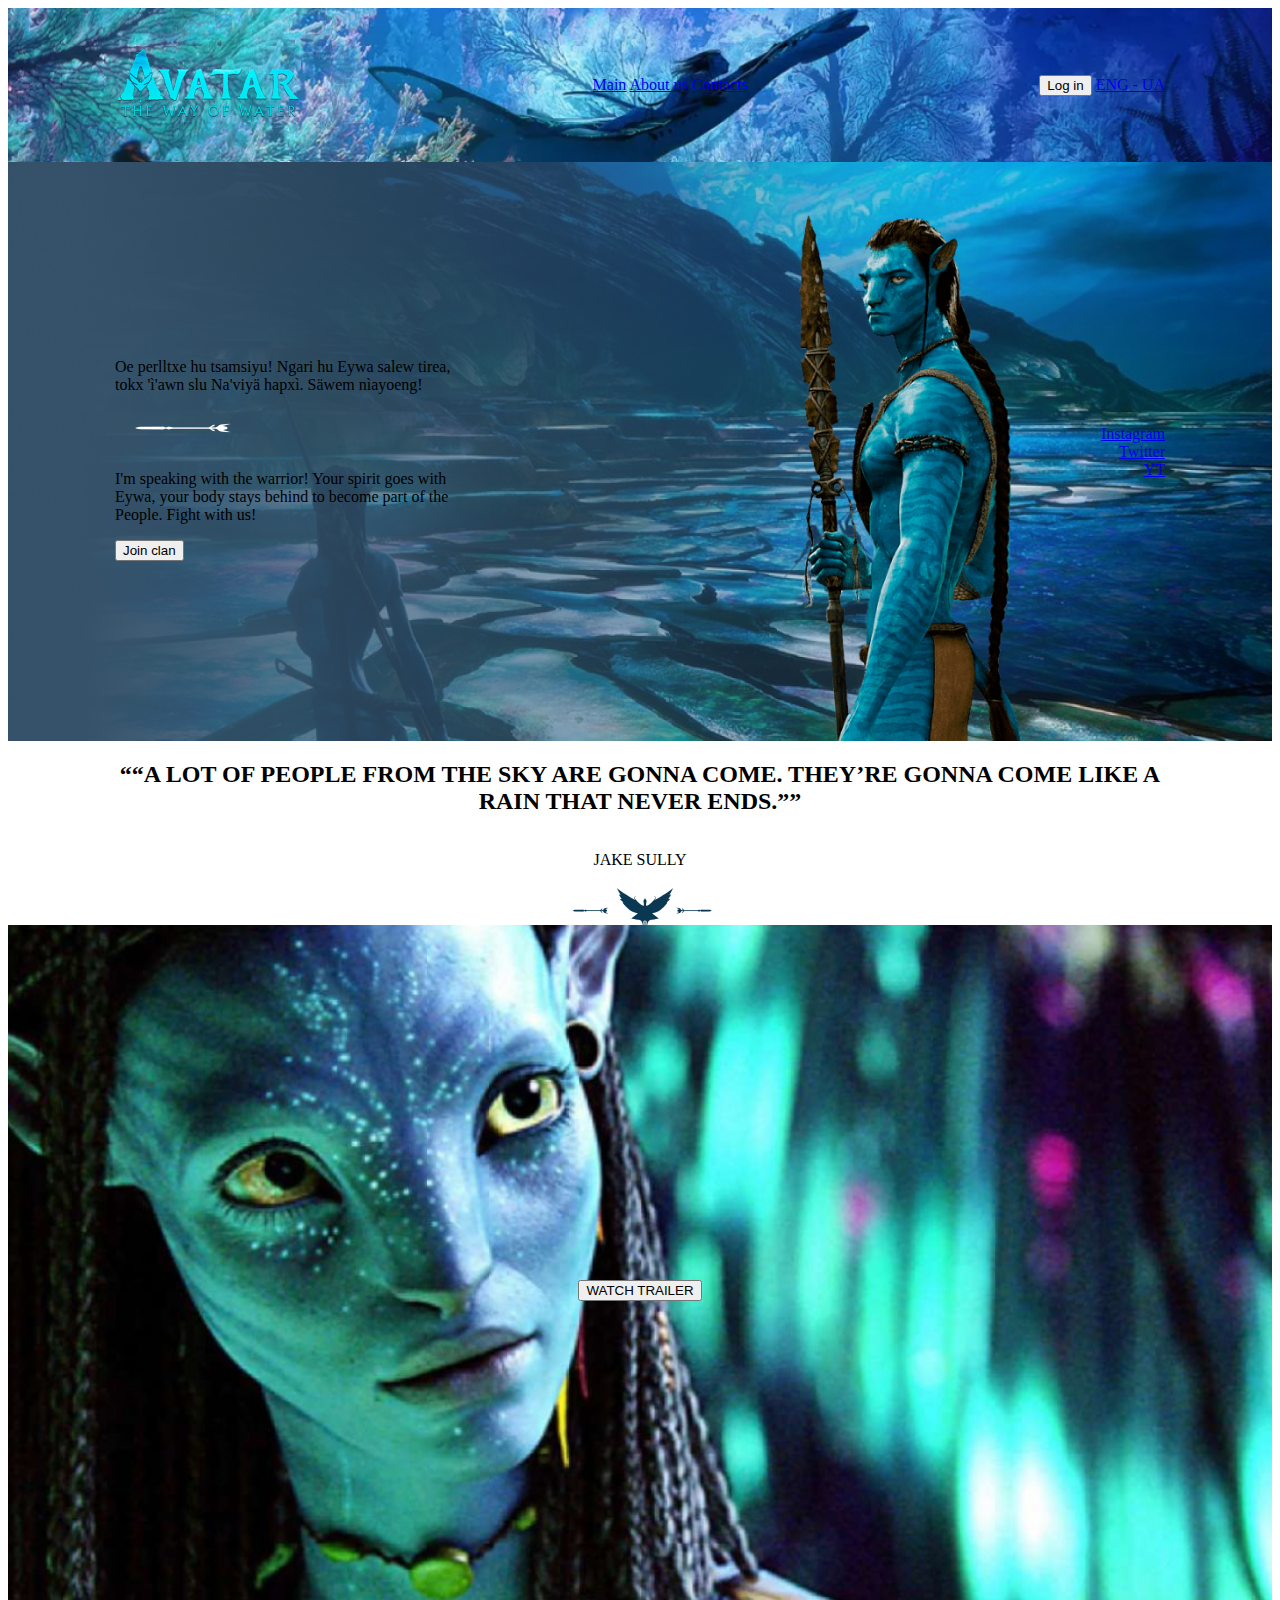
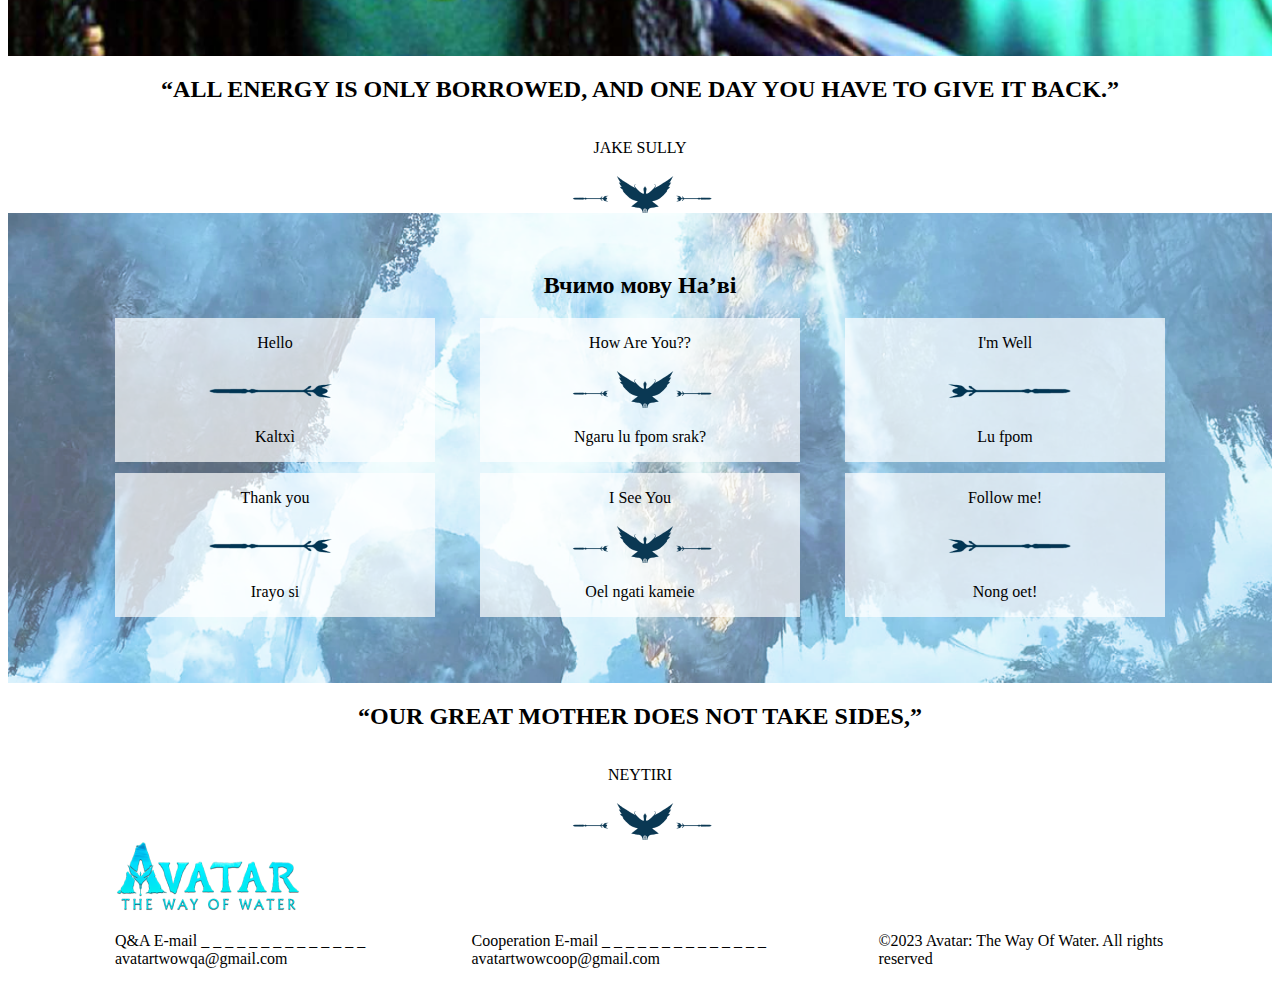
==== avatareng.html @ 9cda66e6 "ENG" ====
<!DOCTYPE html>
<html lang="en">

<head>
    <meta charset="UTF-8">
    <meta name="viewport" content="width=device-width, initial-scale=1.0">
    <title>Document</title>
    <link rel="preconnect" href="https://fonts.googleapis.com">
<link rel="preconnect" href="https://fonts.gstatic.com" crossorigin>
<link href="https://fonts.googleapis.com/css2?family=Headland+One&display=swap" rel="stylesheet">
    <link rel="stylesheet" href="https://necolas.github.io/normalize.css/8.0.1/normalize.css">
    <link rel="stylesheet" href="style.css">
</head>

<body>
    <header class="header">
        <div class="container">
            <div class="flex-1">
                <a class="logo">
                    <img src="img/avatar-2-6235acaebf926 2.png" alt="#">
                </a>
                <nav class="menu">
                    <a href="#"><span>Main</span></a>
                    <a href="#"><span>About us</span></a>
                    <a href="#"><span>Contacts</span></a>
                </nav>
                <div>
                    <button class="button">Log in </button>
                    <a href="index.html"> ENG - UA </a>
                </div>
            </div>
        </div>
    </header>

    <main>
        <section class="invite" >
            <div class="container">
                <div class="flex-2">
                    <div class="main-left">
                        <div class="text">
                            <p>Oe perlltxe hu tsamsiyu!
                                Ngari hu Eywa salew tirea,
                                tokx 'ì'awn slu Na'viyä hapxì.
                                Säwem nìayoeng!</p>
                        </div>
                        <img class="arrow" src="img/Rectangle 53.png" alt="#">
                        <div class="caption">
                            <p>I'm speaking with the warrior!
                                Your spirit goes with Eywa, 
                                your body stays behind to 
                                become part of the People.
                                Fight with us!</p>
                            <button class="join-button">Join clan</button>
                        </div>
                    </div>

                    <div class="main-right">
                        <a href="img/inst 1inst.png">Instagram</a>
                        <a href="img/Vectortwitt.png">Twitter</a>
                        <a href="img/VectorYT.png">YT</a>
                    </div>
                </div>
            </div>
        </section>
        <section class="history" >
            <div class="container">
                <div class="flex-3">
                    <h2>““A LOT OF PEOPLE FROM THE SKY ARE GONNA COME. THEY’RE  GONNA COME LIKE A RAIN THAT NEVER ENDS.”” </h2>
                    <p>JAKE SULLY</p>
                    <img src="img/Rectangle 992.png" alt="birds">
                </div>
            </div>
        </section>
        <section class="treiler" >
            <div class="container">
                <div class="flex-4">
                    <button class="button-treiler"> WATCH TRAILER </button>
                </div>
            </div>
        </section>
        <section class="history" >
            <div class="container">
                <div class="flex-22">
                    <h2>“ALL ENERGY IS ONLY BORROWED, AND ONE DAY YOU HAVE TO GIVE IT BACK.” </h2>
                    <p>JAKE SULLY</p>
                    <img src="img/Rectangle 992.png" alt="birds">
                </div>
            </div>
        </section>
        <section class="card" >
            <div class="container">
                <div class="flex-card">
                    <h2>Вчимо мову На’ві</h2>
                    <ul class="card-1" >
                        <li class="cart" >
                            <p>Hello</p><img src="img/Rectangle 421.png" alt="">
                            <p>Kaltxì</p>
                        </li>

                        <li class="cart" >
                            <p>How Are You??</p><img src="img/Rectangle 992.png" alt="">
                            <p>Ngaru lu fpom srak?</p>
                        </li>
                        <li class="cart" >
                            <p>I'm Well</p><img src="img/Rectangle 963.png" alt="">
                            <p>Lu fpom</p>
                        </li>
                        <li class="cart" >
                            <p>Thank you</p><img src="img/Rectangle 421.png" alt="">
                            <p>Irayo si </p>
                        </li>
                        <li class="cart" >
                            <p>I See You</p><img src="img/Rectangle 992.png" alt="">
                            <p>Oel ngati kameie</p>
                        </li>
                        <li class="cart" >
                            <p>Follow me!</p><img src="img/Rectangle 963.png" alt="">
                            <p>Nong oet!</p>
                        </li>
                    </ul>

                </div>
            </div>
        </section>
        <section class="history" >
            <div class="container">
                <div class="flex-23">
                    <h2>“OUR GREAT MOTHER DOES NOT TAKE SIDES,” </h2>
                    <p>NEYTIRI</p>
                    <img src="img/Rectangle 992.png" alt="birds">
                </div>
            </div>
        </section>
    </main>
    <footer>
        <div class="container">
           <div  class="flex-footer">
            <div class="footer-left">
                <img src="img/avatar-2-6235acaebf926 2.png" alt="avatarlogo">
            </div>
            <div class="footer-right">
                <p>Q&A E-mail _ _ _ _ _ _ _ _ _ _ _ _ _ _ avatartwowqa@gmail.com</p>
                <p>Cooperation E-mail _ _ _ _ _ _ _ _ _ _ _ _ _ _ avatartwowcoop@gmail.com </p>
                <p>©2023 Avatar: The Way Of Water. All rights reserved</p>


            </div>

        </div>
    </div>
    
    </footer>
</body>

</html>
---- style.css ----
.headland-one-regular {
    font-family: "Headland One", serif;
    font-weight: 400;
    font-style: normal;
  }
  





.container {
}
.flex-1 {
    display: flex;
    justify-content: space-between;
    align-items: center;
}
.logo {
}
.menu {
}
.button {
}

.main-left {
    width: 35%;
}
.text {
}
.arrow {
}
.caption {
}
.join-button {
    
}
.main-right {
    display: flex;
    flex-direction: column;
    align-items: end;
}
.flex-3 {
    display: flex;
    flex-direction: column;
    justify-content: center;
    align-items: center;
}
.flex-4 {

    display: flex;
    justify-content: center;

   

}
.card {
    background-image: url(/img/Rectangle\ 20.png);
    background-size: cover ;
    background-repeat: no-repeat ;
    background-position: center center;
    padding-top: 39px;
    padding-bottom: 39px;
    }  
    
    
 


.button-treiler{
 
}

.invite{
    background-image: url(/img/Group\ 48\ 1\(1\).png);
    background-size: cover ;
    background-repeat: no-repeat ;
    background-position: center center;
    padding-top: 180px;
    padding-bottom: 180px;
    

}

.history{
    background-image: url(/img/Rectangle\ 86.png);
    background-size: cover ;
    background-repeat: no-repeat ;
    background-position: center center;
}

.container{
    width: 1050px;
    margin: 0 auto;
    padding: 0 15px;
}

.treiler{
    background-image: url(/img/Rectangle\ 10.png);
    background-size: cover ;
    background-repeat: no-repeat ;
    background-position: center center;
    padding-top: 355px;
    padding-bottom: 355px;
}

.header{
    background-image: url(img/Rectangle\ 104header.png);
    background-size: cover ;
    background-repeat: no-repeat ;
    background-position: center center;
    padding-top: 39px;
    padding-bottom: 39px;
}
    

.flex-2{
    display: flex;
    align-items: center;
    justify-content: space-between;
    
   
}

p{
    
}

h2{
    text-align: center;
}
  

.cart{
    background-color: #FFFFFFB2 ;
    width: 320px;
    margin-bottom:  11px;

    
}

.card-1{
    display: flex;
    flex-wrap: wrap;
    justify-content: space-between;
    text-align: center;
    list-style: none;
    padding: 0px;
}

.flex-22{
    display: flex;
    flex-direction: column;
    justify-content: center;
    align-items: center;
}

.flex-23{
    display: flex;
    flex-direction: column;
    justify-content: center;
    align-items: center;
}

.footer-right{
    display: flex;
    align-items: center;
    justify-content: space-between;
}

.button{
    
}
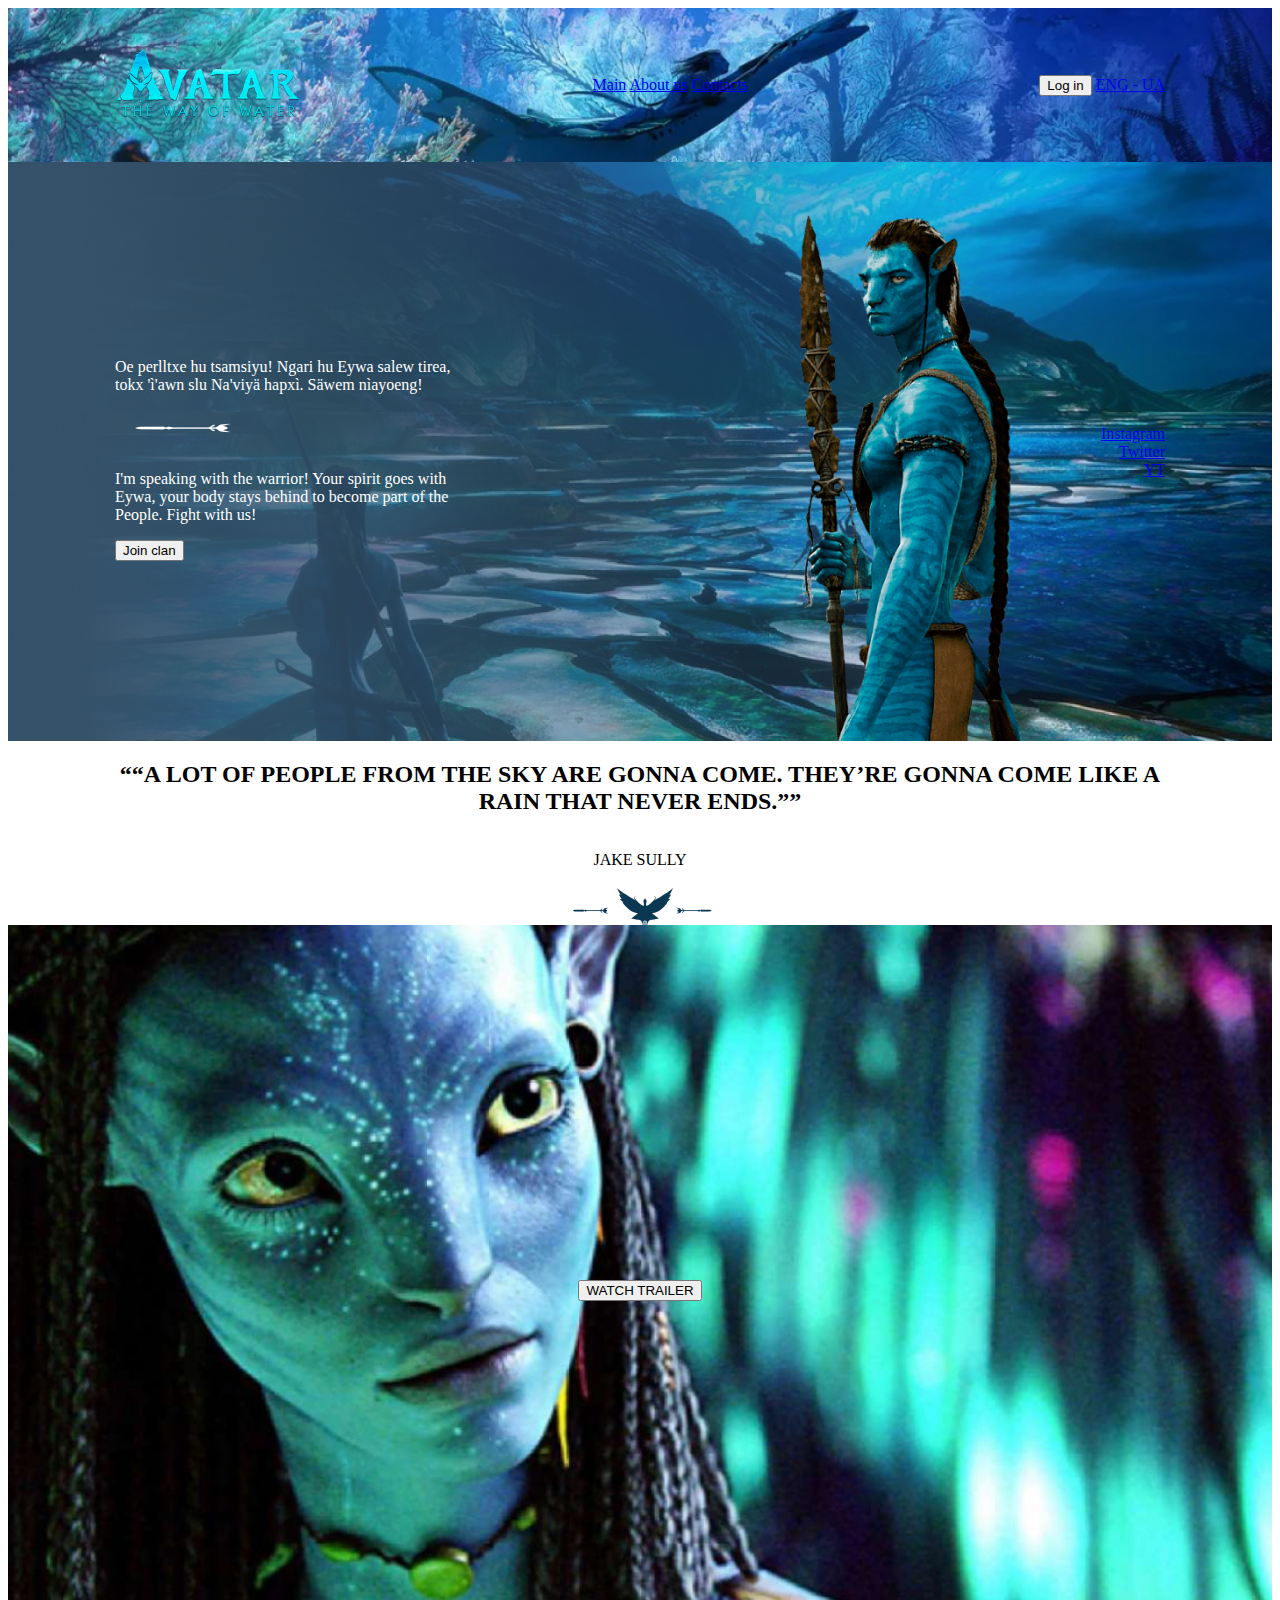
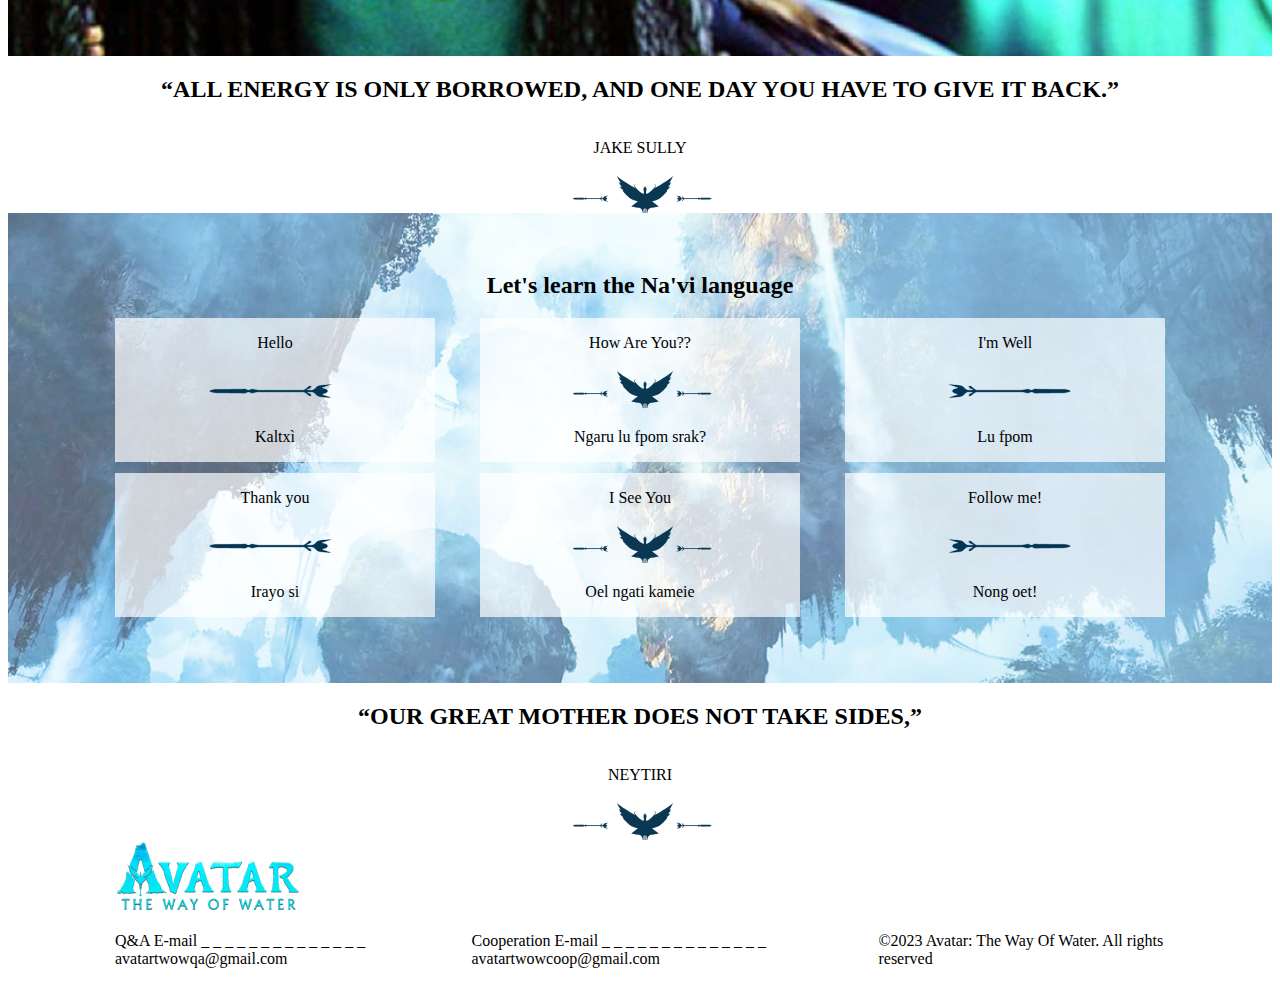
==== commit 9f784d48: "a" ====
--- a/avatareng.html
+++ b/avatareng.html
@@ -90,7 +90,7 @@
         <section class="card" >
             <div class="container">
                 <div class="flex-card">
-                    <h2>Вчимо мову На’ві</h2>
+                    <h2>Let's learn the Na'vi language</h2>
                     <ul class="card-1" >
                         <li class="cart" >
                             <p>Hello</p><img src="img/Rectangle 421.png" alt="">
--- a/style.css
+++ b/style.css
@@ -55,7 +55,7 @@
 
 }
 .card {
-    background-image: url(/img/Rectangle\ 20.png);
+    background-image: url(img/Rectangle\ 20.png);
     background-size: cover ;
     background-repeat: no-repeat ;
     background-position: center center;
@@ -72,7 +72,7 @@
 }
 
 .invite{
-    background-image: url(/img/Group\ 48\ 1\(1\).png);
+    background-image: url(img/Group\ 48\ 1\(1\).png);
     background-size: cover ;
     background-repeat: no-repeat ;
     background-position: center center;
@@ -83,7 +83,7 @@
 }
 
 .history{
-    background-image: url(/img/Rectangle\ 86.png);
+    background-image: url(img/Rectangle\ 86.png);
     background-size: cover ;
     background-repeat: no-repeat ;
     background-position: center center;
@@ -96,7 +96,7 @@
 }
 
 .treiler{
-    background-image: url(/img/Rectangle\ 10.png);
+    background-image: url(img/Rectangle\ 10.png);
     background-size: cover ;
     background-repeat: no-repeat ;
     background-position: center center;
@@ -118,6 +118,8 @@
     display: flex;
     align-items: center;
     justify-content: space-between;
+
+    color: white;
     
    
 }
@@ -168,6 +170,3 @@
     justify-content: space-between;
 }
 
-.button{
-    
-}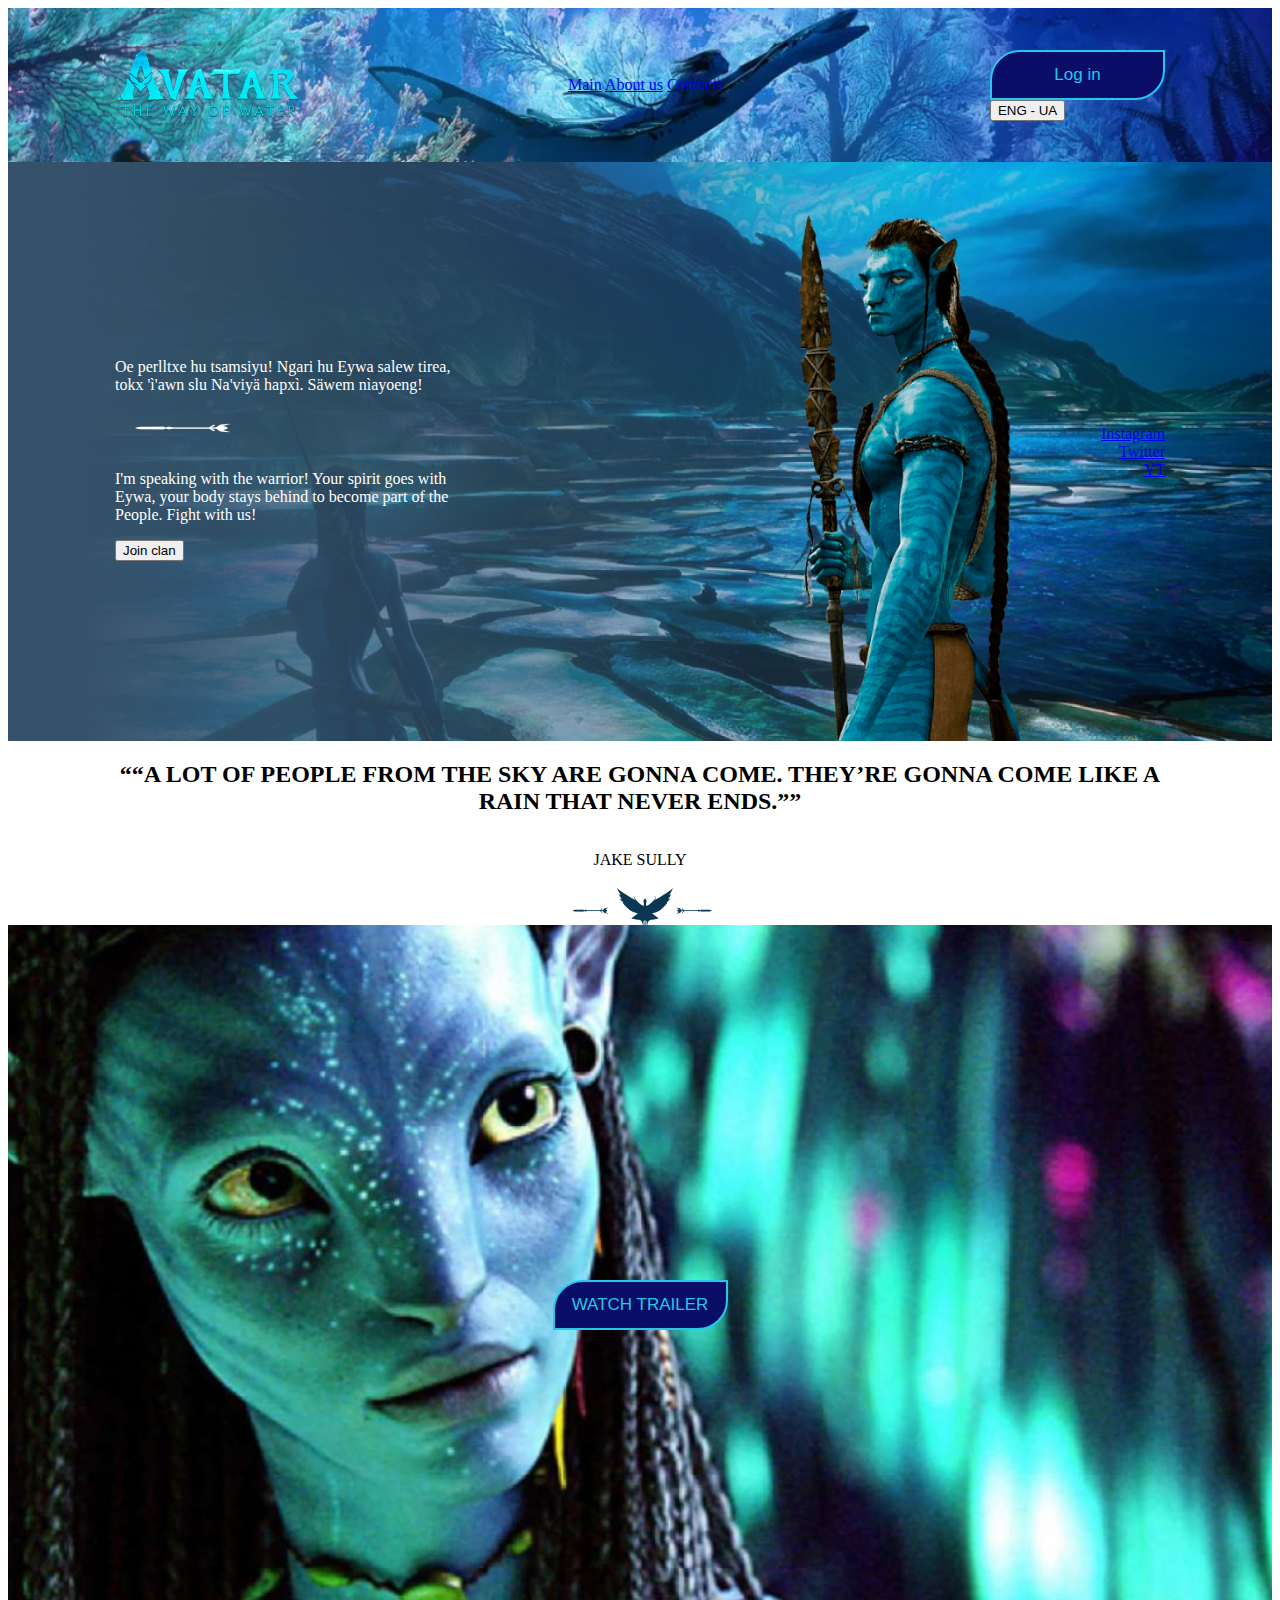
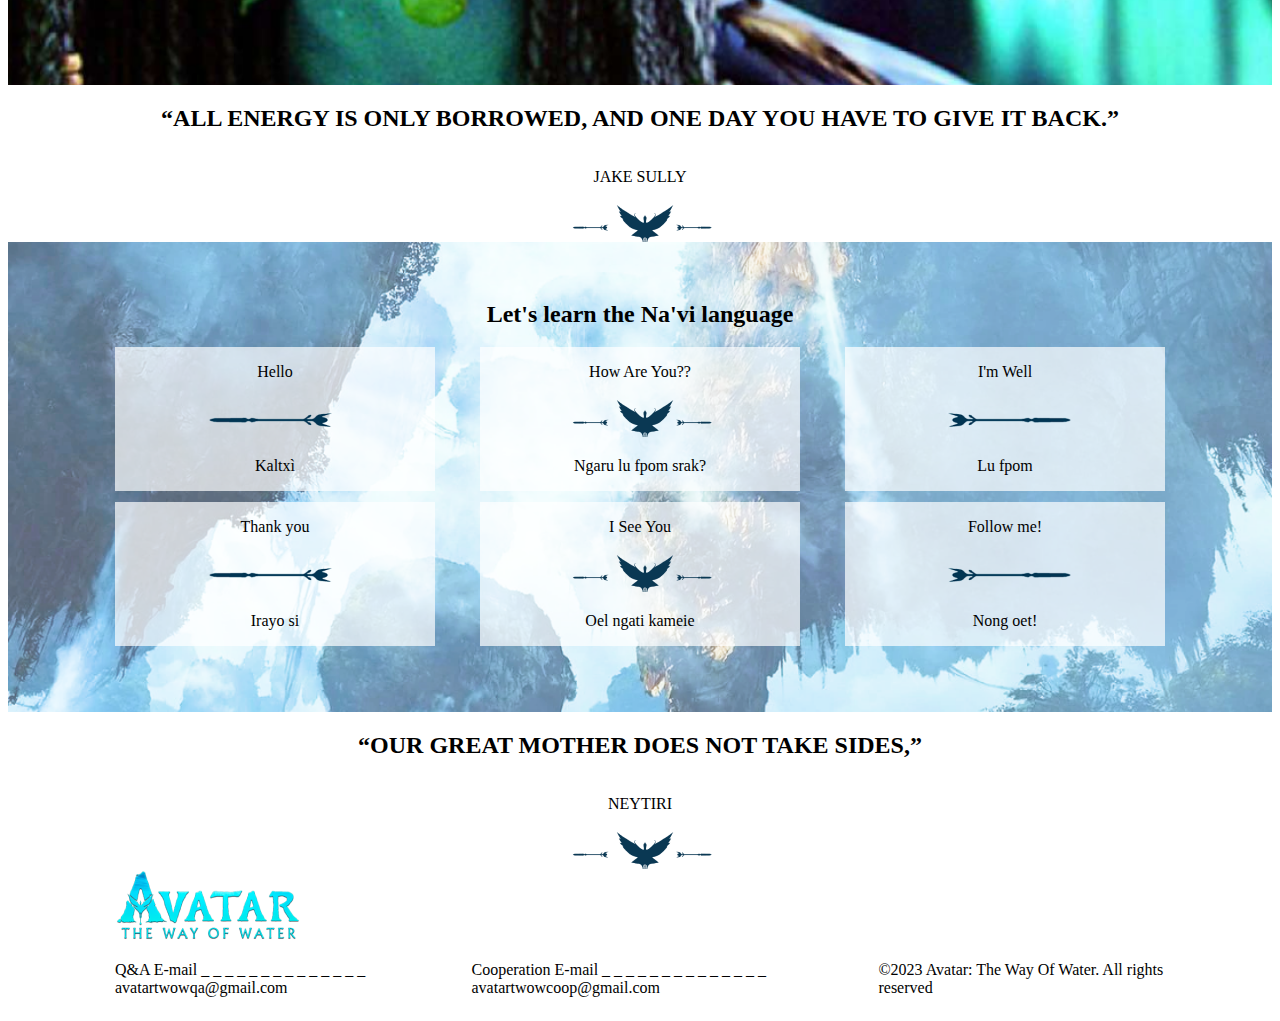
==== commit d65ce05c: "d" ====
--- a/avatareng.html
+++ b/avatareng.html
@@ -17,7 +17,7 @@
         <div class="container">
             <div class="flex-1">
                 <a class="logo">
-                    <img src="img/avatar-2-6235acaebf926 2.png" alt="#">
+                    <img src="img/avatar26235acaebf9262.png" alt="#">
                 </a>
                 <nav class="menu">
                     <a href="#"><span>Main</span></a>
@@ -26,7 +26,8 @@
                 </nav>
                 <div>
                     <button class="button">Log in </button>
-                    <a href="index.html"> ENG - UA </a>
+                    <form action="index.html" target="_blank">
+                        <button>ENG - UA</button>
                 </div>
             </div>
         </div>
@@ -43,7 +44,7 @@
                                 tokx 'ì'awn slu Na'viyä hapxì.
                                 Säwem nìayoeng!</p>
                         </div>
-                        <img class="arrow" src="img/Rectangle 53.png" alt="#">
+                        <img class="arrow" src="img/Rectangle53.png" alt="#">
                         <div class="caption">
                             <p>I'm speaking with the warrior!
                                 Your spirit goes with Eywa, 
@@ -55,7 +56,7 @@
                     </div>
 
                     <div class="main-right">
-                        <a href="img/inst 1inst.png">Instagram</a>
+                        <a href="img/inst1inst.png">Instagram</a>
                         <a href="img/Vectortwitt.png">Twitter</a>
                         <a href="img/VectorYT.png">YT</a>
                     </div>
@@ -67,7 +68,7 @@
                 <div class="flex-3">
                     <h2>““A LOT OF PEOPLE FROM THE SKY ARE GONNA COME. THEY’RE  GONNA COME LIKE A RAIN THAT NEVER ENDS.”” </h2>
                     <p>JAKE SULLY</p>
-                    <img src="img/Rectangle 992.png" alt="birds">
+                    <img src="img/Rectangle992.png" alt="birds">
                 </div>
             </div>
         </section>
@@ -83,7 +84,7 @@
                 <div class="flex-22">
                     <h2>“ALL ENERGY IS ONLY BORROWED, AND ONE DAY YOU HAVE TO GIVE IT BACK.” </h2>
                     <p>JAKE SULLY</p>
-                    <img src="img/Rectangle 992.png" alt="birds">
+                    <img src="img/Rectangle992.png" alt="birds">
                 </div>
             </div>
         </section>
@@ -93,28 +94,28 @@
                     <h2>Let's learn the Na'vi language</h2>
                     <ul class="card-1" >
                         <li class="cart" >
-                            <p>Hello</p><img src="img/Rectangle 421.png" alt="">
+                            <p>Hello</p><img src="img/Rectangle421.png" alt="">
                             <p>Kaltxì</p>
                         </li>
 
                         <li class="cart" >
-                            <p>How Are You??</p><img src="img/Rectangle 992.png" alt="">
+                            <p>How Are You??</p><img src="img/Rectangle992.png" alt="">
                             <p>Ngaru lu fpom srak?</p>
                         </li>
                         <li class="cart" >
-                            <p>I'm Well</p><img src="img/Rectangle 963.png" alt="">
+                            <p>I'm Well</p><img src="img/Rectangle963.png" alt="">
                             <p>Lu fpom</p>
                         </li>
                         <li class="cart" >
-                            <p>Thank you</p><img src="img/Rectangle 421.png" alt="">
+                            <p>Thank you</p><img src="img/Rectangle421.png" alt="">
                             <p>Irayo si </p>
                         </li>
                         <li class="cart" >
-                            <p>I See You</p><img src="img/Rectangle 992.png" alt="">
+                            <p>I See You</p><img src="img/Rectangle992.png" alt="">
                             <p>Oel ngati kameie</p>
                         </li>
                         <li class="cart" >
-                            <p>Follow me!</p><img src="img/Rectangle 963.png" alt="">
+                            <p>Follow me!</p><img src="img/Rectangle963.png" alt="">
                             <p>Nong oet!</p>
                         </li>
                     </ul>
@@ -127,7 +128,7 @@
                 <div class="flex-23">
                     <h2>“OUR GREAT MOTHER DOES NOT TAKE SIDES,” </h2>
                     <p>NEYTIRI</p>
-                    <img src="img/Rectangle 992.png" alt="birds">
+                    <img src="img/Rectangle992.png" alt="birds">
                 </div>
             </div>
         </section>
@@ -136,7 +137,7 @@
         <div class="container">
            <div  class="flex-footer">
             <div class="footer-left">
-                <img src="img/avatar-2-6235acaebf926 2.png" alt="avatarlogo">
+                <img src="img/avatar26235acaebf9262.png" alt="avatarlogo">
             </div>
             <div class="footer-right">
                 <p>Q&A E-mail _ _ _ _ _ _ _ _ _ _ _ _ _ _ avatartwowqa@gmail.com</p>
--- a/style.css
+++ b/style.css
@@ -55,7 +55,7 @@
 
 }
 .card {
-    background-image: url(img/Rectangle\ 20.png);
+    background-image: url(img/Rectangle20.png);
     background-size: cover ;
     background-repeat: no-repeat ;
     background-position: center center;
@@ -105,12 +105,13 @@
 }
 
 .header{
-    background-image: url(img/Rectangle\ 104header.png);
+    background-image: url(img/Rectangle104header.png);
     background-size: cover ;
     background-repeat: no-repeat ;
     background-position: center center;
     padding-top: 39px;
     padding-bottom: 39px;
+    
 }
     
 
@@ -170,3 +171,29 @@
     justify-content: space-between;
 }
 
+
+.button{
+    background-color: #0B0E66;
+color: #26C7EA;
+border: 2px solid #26C7EA;
+padding: 8px 16px;
+font-size: 17px;
+cursor: pointer;
+width: 175px;
+height: 50px; 
+border-top-left-radius: 30px; 
+border-bottom-right-radius: 30px;
+}
+
+.button-treiler{
+    background-color: #0B0E66;
+color: #26C7EA;
+border: 2px solid #26C7EA;
+padding: 8px 16px;
+font-size: 17px;
+cursor: pointer;
+width: 175px;
+height: 50px; 
+border-top-left-radius: 30px; 
+border-bottom-right-radius: 30px;
+}
